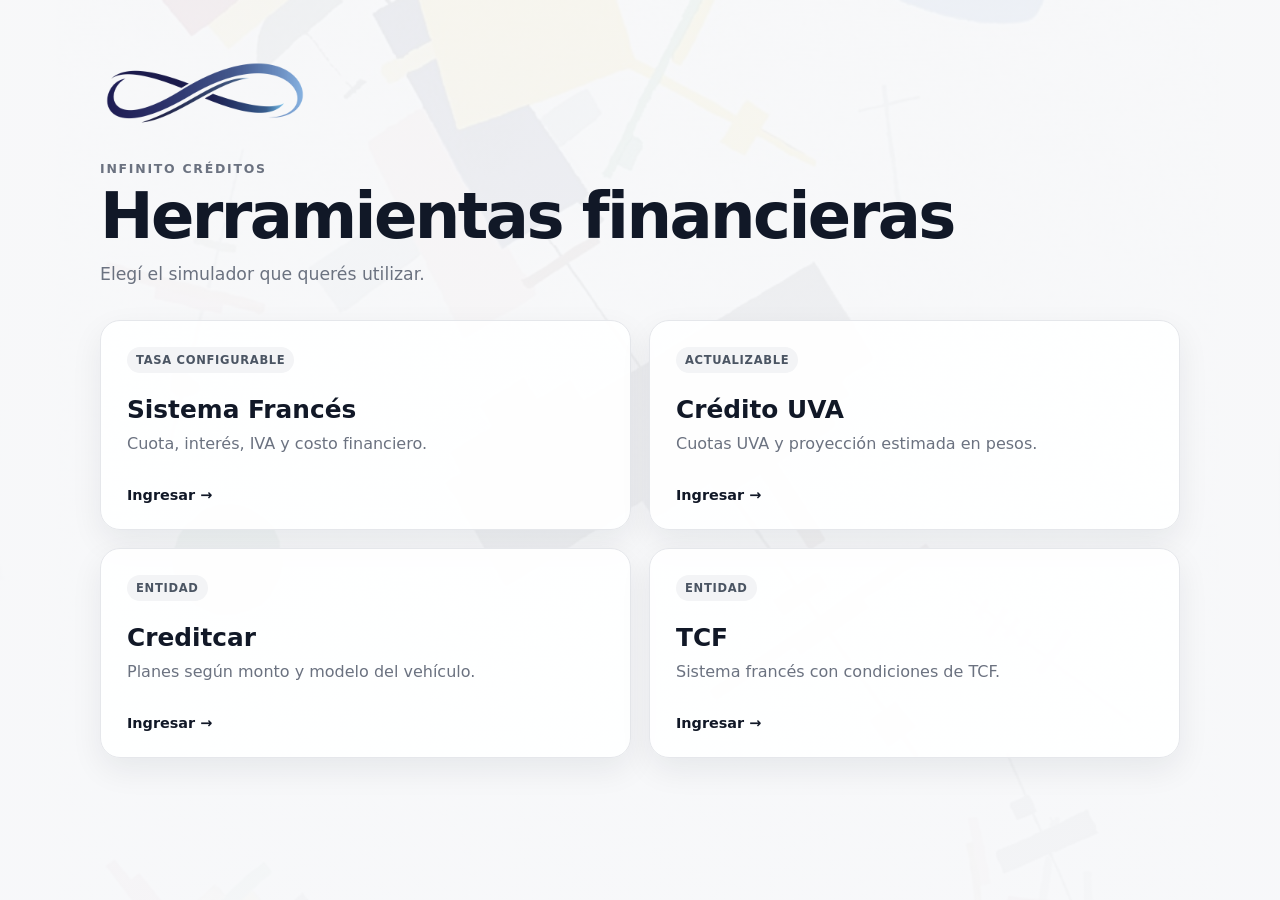
==== index.html @ dc4ca973 "Add files via upload" ====
<!DOCTYPE html>
<html lang="es">

<head>

    <meta charset="UTF-8">

    <meta name="viewport" content="width=device-width, initial-scale=1.0">
    <title>Simuladores | Infinito Créditos</title>

    <link rel="stylesheet" href="style.css">

</head>

<body>

    <main class="container">
        <img class="logo" src="./assets/logo-infinito.png" alt="Infinito Créditos">
        <p class="eyebrow">Infinito Créditos</p>
        <h1>Herramientas financieras</h1>
        <p class="intro">Elegí el simulador que querés utilizar.</p>

        <nav class="simulator-grid" aria-label="Simuladores disponibles">
            <a class="simulator-card" href="./frances/">
                <span class="card-tag">Tasa configurable</span>
                <strong>Sistema Francés</strong>
                <span>Cuota, interés, IVA y costo financiero.</span>
                <b>Ingresar →</b>
            </a>
            <a class="simulator-card" href="./uva/">
                <span class="card-tag">Actualizable</span>
                <strong>Crédito UVA</strong>
                <span>Cuotas UVA y proyección estimada en pesos.</span>
                <b>Ingresar →</b>
            </a>
            <a class="simulator-card" href="./creditcar/">
                <span class="card-tag">Entidad</span>
                <strong>Creditcar</strong>
                <span>Planes según monto y modelo del vehículo.</span>
                <b>Ingresar →</b>
            </a>
            <a class="simulator-card" href="./tcf/">
                <span class="card-tag">Entidad</span>
                <strong>TCF</strong>
                <span>Sistema francés con condiciones de TCF.</span>
                <b>Ingresar →</b>
            </a>
        </nav>
    </main>

</body>

</html>
---- style.css ----
:root { font-family: Inter, system-ui, -apple-system, "Segoe UI", sans-serif; color: #111827; }
* { box-sizing: border-box; }
body { margin: 0; min-height: 100vh; background: linear-gradient(rgba(247,248,250,.94), rgba(247,248,250,.98)), url("./assets/fondo.jpg") center/cover fixed; }
.container { width: min(1080px, calc(100% - 32px)); margin: 0 auto; padding: 56px 0 72px; }
.logo { display: block; width: min(210px, 52vw); margin-bottom: 36px; }
.eyebrow { margin: 0 0 8px; color: #6b7280; font-size: .78rem; font-weight: 800; letter-spacing: .14em; text-transform: uppercase; }
h1 { margin: 0; font-size: clamp(2.2rem, 6vw, 4rem); letter-spacing: -.04em; line-height: 1; }
.intro { margin: 16px 0 36px; color: #6b7280; font-size: 1.08rem; }
.simulator-grid { display: grid; grid-template-columns: repeat(2, minmax(0, 1fr)); gap: 18px; }
.simulator-card { display: flex; min-height: 210px; padding: 26px; flex-direction: column; color: inherit; text-decoration: none; background: rgba(255,255,255,.94); border: 1px solid #e5e7eb; border-radius: 20px; box-shadow: 0 12px 32px rgba(15,23,42,.07); transition: transform .2s ease, box-shadow .2s ease, border-color .2s ease; }
.simulator-card:hover { transform: translateY(-4px); border-color: #9ca3af; box-shadow: 0 18px 40px rgba(15,23,42,.12); }
.card-tag { align-self: flex-start; margin-bottom: 22px; padding: 6px 9px; color: #4b5563; background: #f3f4f6; border-radius: 999px; font-size: .72rem; font-weight: 800; letter-spacing: .06em; text-transform: uppercase; }
.simulator-card strong { margin-bottom: 8px; font-size: 1.55rem; }
.simulator-card > span:not(.card-tag) { color: #6b7280; line-height: 1.5; }
.simulator-card b { margin-top: auto; padding-top: 24px; font-size: .9rem; }
@media (max-width: 650px) { .container { padding-top: 32px; } .logo { margin-bottom: 28px; } .simulator-grid { grid-template-columns: 1fr; } .simulator-card { min-height: 190px; } }
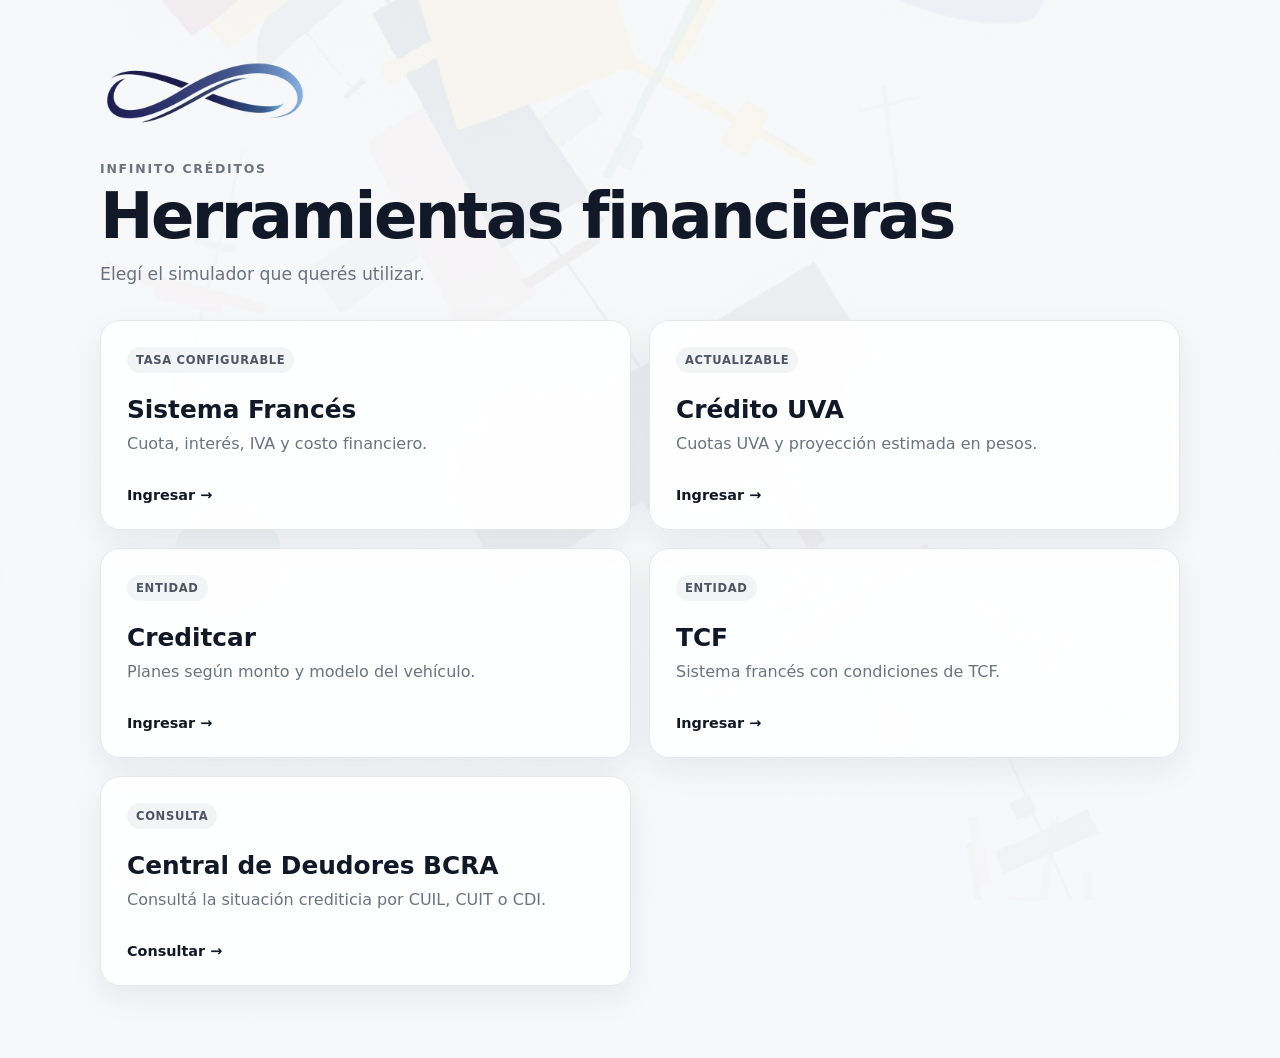
==== commit e3ab682f: "Agregar acceso independiente a BCRA" ====
--- a/index.html
+++ b/index.html
@@ -45,6 +45,12 @@
                 <span>Sistema francés con condiciones de TCF.</span>
                 <b>Ingresar →</b>
             </a>
+            <a class="simulator-card" href="./bcra/">
+                <span class="card-tag">Consulta</span>
+                <strong>Central de Deudores BCRA</strong>
+                <span>Consultá la situación crediticia por CUIL, CUIT o CDI.</span>
+                <b>Consultar →</b>
+            </a>
         </nav>
     </main>
 
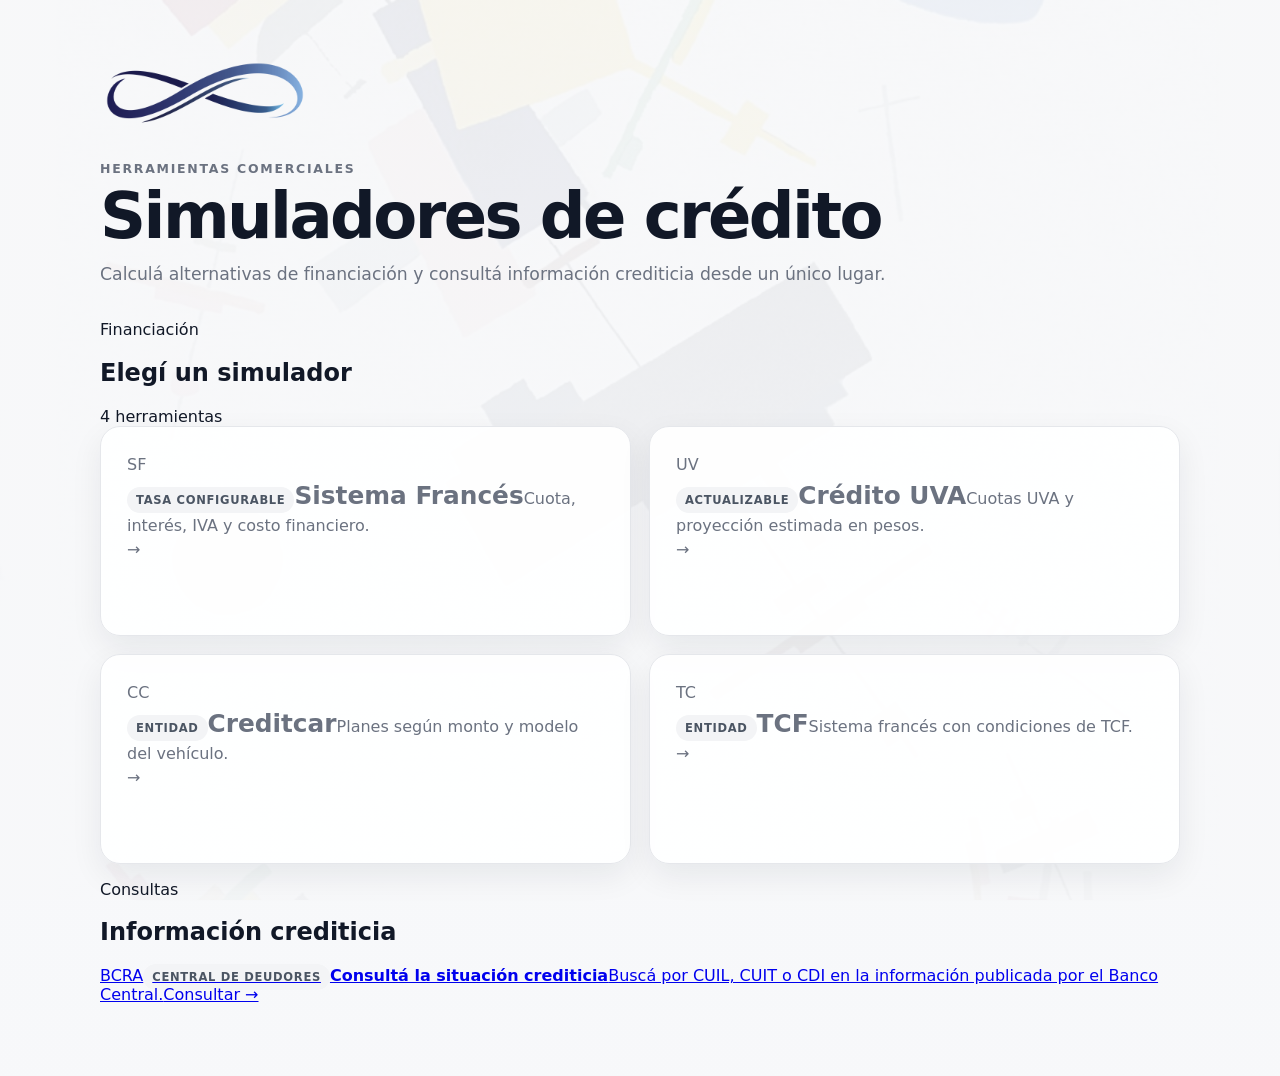
==== commit 29779412: "Rediseña la portada" ====
--- a/index.html
+++ b/index.html
@@ -1,59 +1,29 @@
 <!DOCTYPE html>
 <html lang="es">
-
 <head>
-
-    <meta charset="UTF-8">
-
-    <meta name="viewport" content="width=device-width, initial-scale=1.0">
-    <title>Simuladores | Infinito Créditos</title>
-
-    <link rel="stylesheet" href="style.css">
-
+  <meta charset="UTF-8"><meta name="viewport" content="width=device-width, initial-scale=1.0">
+  <meta name="description" content="Simuladores y herramientas financieras de Infinito Créditos.">
+  <title>Simuladores | Infinito Créditos</title><link rel="stylesheet" href="style.css">
 </head>
-
 <body>
-
-    <main class="container">
-        <img class="logo" src="./assets/logo-infinito.png" alt="Infinito Créditos">
-        <p class="eyebrow">Infinito Créditos</p>
-        <h1>Herramientas financieras</h1>
-        <p class="intro">Elegí el simulador que querés utilizar.</p>
-
-        <nav class="simulator-grid" aria-label="Simuladores disponibles">
-            <a class="simulator-card" href="./frances/">
-                <span class="card-tag">Tasa configurable</span>
-                <strong>Sistema Francés</strong>
-                <span>Cuota, interés, IVA y costo financiero.</span>
-                <b>Ingresar →</b>
-            </a>
-            <a class="simulator-card" href="./uva/">
-                <span class="card-tag">Actualizable</span>
-                <strong>Crédito UVA</strong>
-                <span>Cuotas UVA y proyección estimada en pesos.</span>
-                <b>Ingresar →</b>
-            </a>
-            <a class="simulator-card" href="./creditcar/">
-                <span class="card-tag">Entidad</span>
-                <strong>Creditcar</strong>
-                <span>Planes según monto y modelo del vehículo.</span>
-                <b>Ingresar →</b>
-            </a>
-            <a class="simulator-card" href="./tcf/">
-                <span class="card-tag">Entidad</span>
-                <strong>TCF</strong>
-                <span>Sistema francés con condiciones de TCF.</span>
-                <b>Ingresar →</b>
-            </a>
-            <a class="simulator-card" href="./bcra/">
-                <span class="card-tag">Consulta</span>
-                <strong>Central de Deudores BCRA</strong>
-                <span>Consultá la situación crediticia por CUIL, CUIT o CDI.</span>
-                <b>Consultar →</b>
-            </a>
-        </nav>
-    </main>
-
-</body>
-
-</html>
+<main class="container">
+  <header class="hero">
+    <div class="brand"><img class="logo" src="./assets/logo-infinito.png" alt="Infinito Créditos"></div>
+    <div><p class="eyebrow">Herramientas comerciales</p><h1>Simuladores de crédito</h1>
+    <p class="intro">Calculá alternativas de financiación y consultá información crediticia desde un único lugar.</p></div>
+  </header>
+  <section aria-labelledby="simuladores-title">
+    <div class="section-heading"><div><p class="section-kicker">Financiación</p><h2 id="simuladores-title">Elegí un simulador</h2></div><span class="tool-count">4 herramientas</span></div>
+    <nav class="simulator-grid" aria-label="Simuladores disponibles">
+      <a class="simulator-card" href="./frances/"><span class="card-icon">SF</span><span class="card-copy"><span class="card-tag">Tasa configurable</span><strong>Sistema Francés</strong><span>Cuota, interés, IVA y costo financiero.</span></span><span class="card-arrow">→</span></a>
+      <a class="simulator-card" href="./uva/"><span class="card-icon">UV</span><span class="card-copy"><span class="card-tag">Actualizable</span><strong>Crédito UVA</strong><span>Cuotas UVA y proyección estimada en pesos.</span></span><span class="card-arrow">→</span></a>
+      <a class="simulator-card" href="./creditcar/"><span class="card-icon">CC</span><span class="card-copy"><span class="card-tag">Entidad</span><strong>Creditcar</strong><span>Planes según monto y modelo del vehículo.</span></span><span class="card-arrow">→</span></a>
+      <a class="simulator-card" href="./tcf/"><span class="card-icon">TC</span><span class="card-copy"><span class="card-tag">Entidad</span><strong>TCF</strong><span>Sistema francés con condiciones de TCF.</span></span><span class="card-arrow">→</span></a>
+    </nav>
+  </section>
+  <section class="consult-section" aria-labelledby="consultas-title">
+    <div class="section-heading"><div><p class="section-kicker">Consultas</p><h2 id="consultas-title">Información crediticia</h2></div></div>
+    <a class="bcra-card" href="./bcra/"><span class="bcra-mark">BCRA</span><span class="bcra-copy"><span class="card-tag">Central de Deudores</span><strong>Consultá la situación crediticia</strong><span>Buscá por CUIL, CUIT o CDI en la información publicada por el Banco Central.</span></span><span class="bcra-action">Consultar →</span></a>
+  </section>
+</main>
+</body></html>
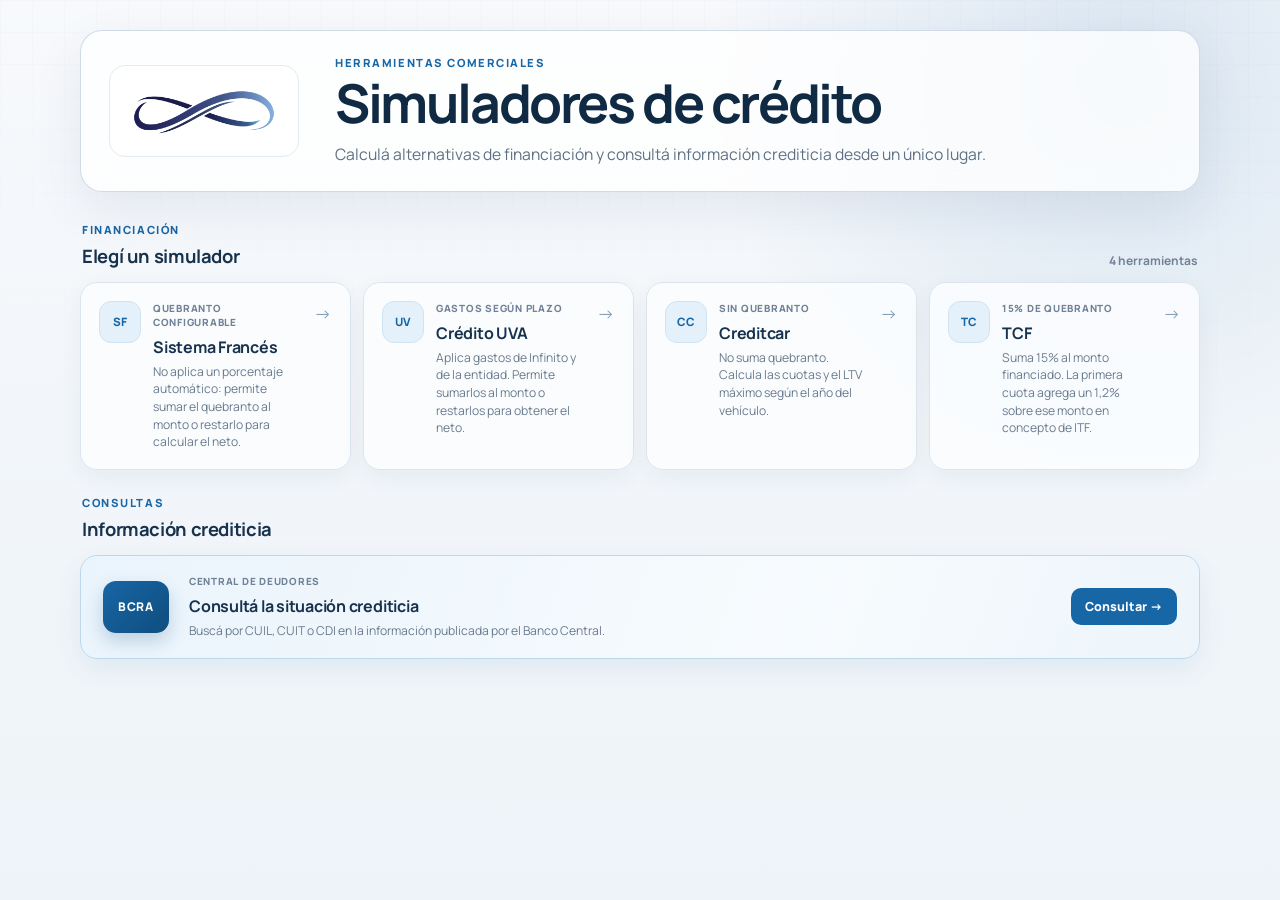
==== commit e2fdb7e4: "Agrega reglas de cada simulador en las tarjetas" ====
--- a/index.html
+++ b/index.html
@@ -15,10 +15,10 @@
   <section aria-labelledby="simuladores-title">
     <div class="section-heading"><div><p class="section-kicker">Financiación</p><h2 id="simuladores-title">Elegí un simulador</h2></div><span class="tool-count">4 herramientas</span></div>
     <nav class="simulator-grid" aria-label="Simuladores disponibles">
-      <a class="simulator-card" href="./frances/"><span class="card-icon">SF</span><span class="card-copy"><span class="card-tag">Tasa configurable</span><strong>Sistema Francés</strong><span>Cuota, interés, IVA y costo financiero.</span></span><span class="card-arrow">→</span></a>
-      <a class="simulator-card" href="./uva/"><span class="card-icon">UV</span><span class="card-copy"><span class="card-tag">Actualizable</span><strong>Crédito UVA</strong><span>Cuotas UVA y proyección estimada en pesos.</span></span><span class="card-arrow">→</span></a>
-      <a class="simulator-card" href="./creditcar/"><span class="card-icon">CC</span><span class="card-copy"><span class="card-tag">Entidad</span><strong>Creditcar</strong><span>Planes según monto y modelo del vehículo.</span></span><span class="card-arrow">→</span></a>
-      <a class="simulator-card" href="./tcf/"><span class="card-icon">TC</span><span class="card-copy"><span class="card-tag">Entidad</span><strong>TCF</strong><span>Sistema francés con condiciones de TCF.</span></span><span class="card-arrow">→</span></a>
+      <a class="simulator-card" href="./frances/"><span class="card-icon">SF</span><span class="card-copy"><span class="card-tag">Quebranto configurable</span><strong>Sistema Francés</strong><span>No aplica un porcentaje automático: permite sumar el quebranto al monto o restarlo para calcular el neto.</span></span><span class="card-arrow">→</span></a>
+      <a class="simulator-card" href="./uva/"><span class="card-icon">UV</span><span class="card-copy"><span class="card-tag">Gastos según plazo</span><strong>Crédito UVA</strong><span>Aplica gastos de Infinito y de la entidad. Permite sumarlos al monto o restarlos para obtener el neto.</span></span><span class="card-arrow">→</span></a>
+      <a class="simulator-card" href="./creditcar/"><span class="card-icon">CC</span><span class="card-copy"><span class="card-tag">Sin quebranto</span><strong>Creditcar</strong><span>No suma quebranto. Calcula las cuotas y el LTV máximo según el año del vehículo.</span></span><span class="card-arrow">→</span></a>
+      <a class="simulator-card" href="./tcf/"><span class="card-icon">TC</span><span class="card-copy"><span class="card-tag">15% de quebranto</span><strong>TCF</strong><span>Suma 15% al monto financiado. La primera cuota agrega un 1,2% sobre ese monto en concepto de ITF.</span></span><span class="card-arrow">→</span></a>
     </nav>
   </section>
   <section class="consult-section" aria-labelledby="consultas-title">
--- a/style.css
+++ b/style.css
@@ -1,16 +1,2 @@
-:root { font-family: Inter, system-ui, -apple-system, "Segoe UI", sans-serif; color: #111827; }
-* { box-sizing: border-box; }
-body { margin: 0; min-height: 100vh; background: linear-gradient(rgba(247,248,250,.94), rgba(247,248,250,.98)), url("./assets/fondo.jpg") center/cover fixed; }
-.container { width: min(1080px, calc(100% - 32px)); margin: 0 auto; padding: 56px 0 72px; }
-.logo { display: block; width: min(210px, 52vw); margin-bottom: 36px; }
-.eyebrow { margin: 0 0 8px; color: #6b7280; font-size: .78rem; font-weight: 800; letter-spacing: .14em; text-transform: uppercase; }
-h1 { margin: 0; font-size: clamp(2.2rem, 6vw, 4rem); letter-spacing: -.04em; line-height: 1; }
-.intro { margin: 16px 0 36px; color: #6b7280; font-size: 1.08rem; }
-.simulator-grid { display: grid; grid-template-columns: repeat(2, minmax(0, 1fr)); gap: 18px; }
-.simulator-card { display: flex; min-height: 210px; padding: 26px; flex-direction: column; color: inherit; text-decoration: none; background: rgba(255,255,255,.94); border: 1px solid #e5e7eb; border-radius: 20px; box-shadow: 0 12px 32px rgba(15,23,42,.07); transition: transform .2s ease, box-shadow .2s ease, border-color .2s ease; }
-.simulator-card:hover { transform: translateY(-4px); border-color: #9ca3af; box-shadow: 0 18px 40px rgba(15,23,42,.12); }
-.card-tag { align-self: flex-start; margin-bottom: 22px; padding: 6px 9px; color: #4b5563; background: #f3f4f6; border-radius: 999px; font-size: .72rem; font-weight: 800; letter-spacing: .06em; text-transform: uppercase; }
-.simulator-card strong { margin-bottom: 8px; font-size: 1.55rem; }
-.simulator-card > span:not(.card-tag) { color: #6b7280; line-height: 1.5; }
-.simulator-card b { margin-top: auto; padding-top: 24px; font-size: .9rem; }
-@media (max-width: 650px) { .container { padding-top: 32px; } .logo { margin-bottom: 28px; } .simulator-grid { grid-template-columns: 1fr; } .simulator-card { min-height: 190px; } }
+@import url("https://fonts.googleapis.com/css2?family=Manrope:wght@400;500;600;700;800&display=swap");
+:root{font-family:"Manrope",system-ui,-apple-system,"Segoe UI",sans-serif;color:#122033;background:#eef3f8;font-synthesis:none}*{box-sizing:border-box}body{margin:0;min-height:100vh;background:radial-gradient(circle at 88% 8%,rgba(22,101,170,.13),transparent 30%),linear-gradient(180deg,#f7f9fc 0%,#edf3f8 100%)}body:before{content:"";position:fixed;inset:0;pointer-events:none;opacity:.38;background-image:linear-gradient(rgba(16,71,122,.035) 1px,transparent 1px),linear-gradient(90deg,rgba(16,71,122,.035) 1px,transparent 1px);background-size:32px 32px;mask-image:linear-gradient(to bottom,#000,transparent 58%)}.container{position:relative;width:min(1120px,calc(100% - 40px));margin:0 auto;padding:30px 0 46px}.hero{display:grid;grid-template-columns:190px 1fr;align-items:center;gap:36px;margin-bottom:30px;padding:24px 28px;background:rgba(255,255,255,.78);border:1px solid rgba(193,207,222,.75);border-radius:22px;box-shadow:0 18px 50px rgba(23,56,87,.08);backdrop-filter:blur(14px)}.brand{display:grid;place-items:center;min-height:92px;padding:18px;background:#fff;border:1px solid #e3eaf1;border-radius:16px}.logo{display:block;width:100%;max-width:150px;height:auto}.eyebrow,.section-kicker{margin:0 0 6px;color:#1766a6;font-size:.7rem;font-weight:800;letter-spacing:.14em;text-transform:uppercase}h1{margin:0;color:#102a43;font-size:clamp(2rem,4.3vw,3.35rem);letter-spacing:-.045em;line-height:1.02}.intro{max-width:670px;margin:11px 0 0;color:#5e7084;font-size:.98rem;line-height:1.6}.section-heading{display:flex;align-items:end;justify-content:space-between;gap:20px;margin:0 2px 13px}.section-heading h2{margin:0;color:#17324d;font-size:1.15rem;letter-spacing:-.02em}.tool-count{color:#718196;font-size:.75rem;font-weight:700}.simulator-grid{display:grid;grid-template-columns:repeat(4,minmax(0,1fr));gap:12px}.simulator-card{display:grid;grid-template-columns:42px 1fr auto;align-items:start;gap:12px;min-width:0;min-height:142px;padding:18px;color:inherit;text-decoration:none;background:rgba(250,252,254,.94);border:1px solid #dce5ee;border-radius:17px;box-shadow:0 8px 24px rgba(21,56,87,.055);transition:.2s}.simulator-card:hover{transform:translateY(-3px);background:#fff;border-color:#8fb9db;box-shadow:0 14px 32px rgba(19,77,126,.12)}.card-icon{display:grid;place-items:center;width:42px;height:42px;color:#1766a6;background:#e5f1fa;border:1px solid #cfe3f3;border-radius:12px;font-size:.72rem;font-weight:800}.card-copy{display:flex;min-width:0;flex-direction:column}.card-tag{align-self:flex-start;margin-bottom:7px;color:#718196;font-size:.62rem;font-weight:800;letter-spacing:.075em;text-transform:uppercase}.card-copy strong,.bcra-copy strong{color:#17324d;font-size:1rem;letter-spacing:-.015em}.card-copy>span:last-child,.bcra-copy>span:last-child{margin-top:5px;color:#6a7b8e;font-size:.76rem;line-height:1.45}.card-arrow{color:#8aa0b5;font-size:1.1rem;transition:.2s}.simulator-card:hover .card-arrow{color:#1766a6;transform:translateX(3px)}.consult-section{margin-top:25px}.bcra-card{display:grid;grid-template-columns:auto 1fr auto;align-items:center;gap:20px;padding:18px 22px;color:inherit;text-decoration:none;background:linear-gradient(110deg,#eaf4fc,#f7fbfe 65%,#edf5fb);border:1px solid #bdd8ec;border-radius:17px;box-shadow:0 9px 28px rgba(19,77,126,.075);transition:.2s}.bcra-card:hover{transform:translateY(-2px);border-color:#75abd2;box-shadow:0 14px 34px rgba(19,77,126,.13)}.bcra-mark{display:grid;place-items:center;width:66px;height:52px;color:#fff;background:linear-gradient(135deg,#1766a6,#0f4d7d);border-radius:13px;box-shadow:0 8px 18px rgba(15,77,125,.22);font-size:.75rem;font-weight:800;letter-spacing:.05em}.bcra-copy{display:flex;flex-direction:column}.bcra-action{padding:10px 14px;color:#fff;background:#1766a6;border-radius:10px;font-size:.78rem;font-weight:800}@media(max-width:940px){.simulator-grid{grid-template-columns:repeat(2,minmax(0,1fr))}}@media(max-width:680px){.container{width:min(100% - 24px,1120px);padding-top:14px}.hero{grid-template-columns:1fr;gap:16px;padding:18px}.brand{justify-self:start;width:164px;min-height:72px;padding:13px}.simulator-grid{grid-template-columns:1fr}.simulator-card{min-height:124px}.bcra-card{grid-template-columns:auto 1fr;gap:14px;padding:17px}.bcra-action{grid-column:1/-1;text-align:center}}@media(prefers-reduced-motion:reduce){*{transition:none!important}}
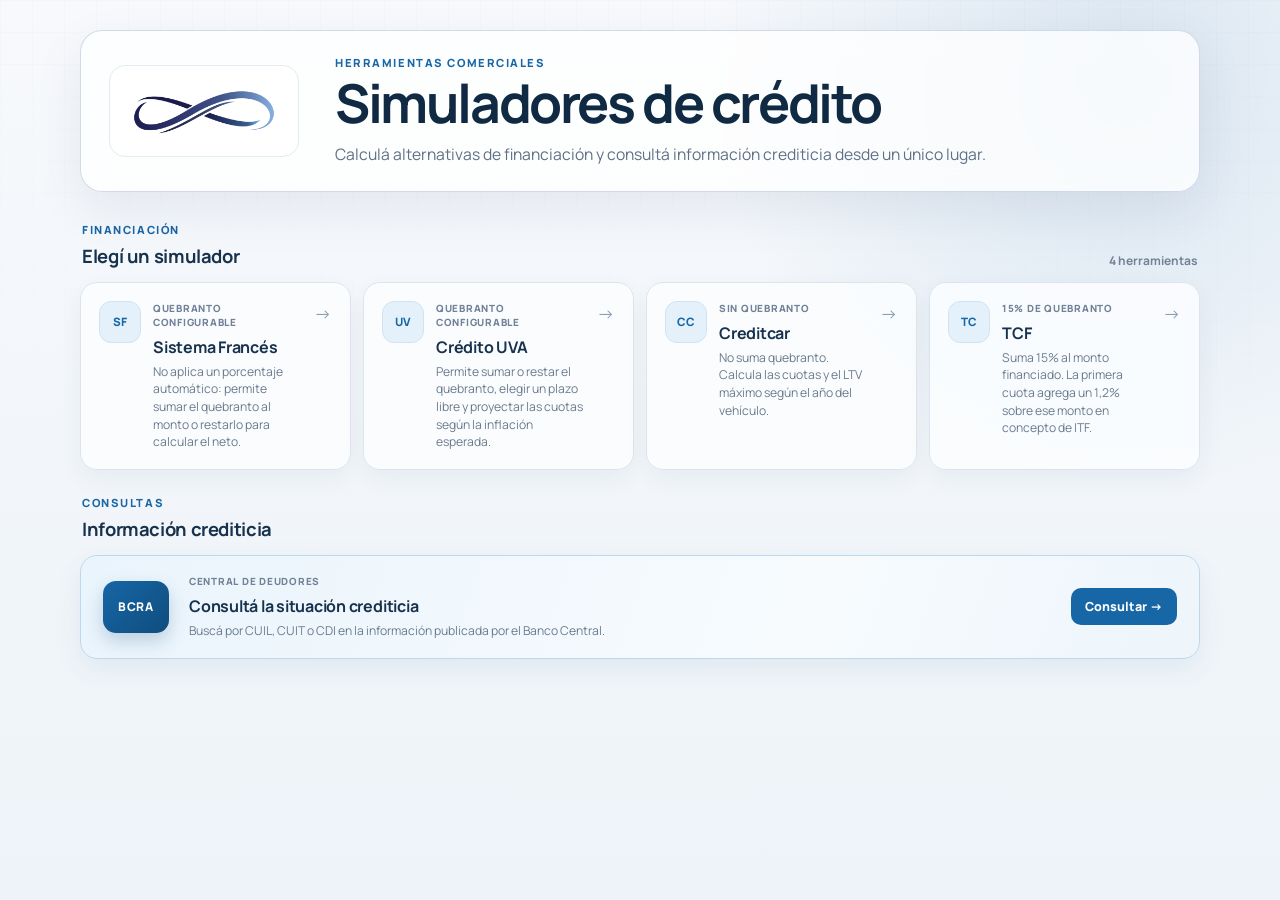
==== commit 4eda8e69: "Actualiza descripción del simulador UVA" ====
--- a/index.html
+++ b/index.html
@@ -16,7 +16,7 @@
     <div class="section-heading"><div><p class="section-kicker">Financiación</p><h2 id="simuladores-title">Elegí un simulador</h2></div><span class="tool-count">4 herramientas</span></div>
     <nav class="simulator-grid" aria-label="Simuladores disponibles">
       <a class="simulator-card" href="./frances/"><span class="card-icon">SF</span><span class="card-copy"><span class="card-tag">Quebranto configurable</span><strong>Sistema Francés</strong><span>No aplica un porcentaje automático: permite sumar el quebranto al monto o restarlo para calcular el neto.</span></span><span class="card-arrow">→</span></a>
-      <a class="simulator-card" href="./uva/"><span class="card-icon">UV</span><span class="card-copy"><span class="card-tag">Gastos según plazo</span><strong>Crédito UVA</strong><span>Aplica gastos de Infinito y de la entidad. Permite sumarlos al monto o restarlos para obtener el neto.</span></span><span class="card-arrow">→</span></a>
+      <a class="simulator-card" href="./uva/"><span class="card-icon">UV</span><span class="card-copy"><span class="card-tag">Quebranto configurable</span><strong>Crédito UVA</strong><span>Permite sumar o restar el quebranto, elegir un plazo libre y proyectar las cuotas según la inflación esperada.</span></span><span class="card-arrow">→</span></a>
       <a class="simulator-card" href="./creditcar/"><span class="card-icon">CC</span><span class="card-copy"><span class="card-tag">Sin quebranto</span><strong>Creditcar</strong><span>No suma quebranto. Calcula las cuotas y el LTV máximo según el año del vehículo.</span></span><span class="card-arrow">→</span></a>
       <a class="simulator-card" href="./tcf/"><span class="card-icon">TC</span><span class="card-copy"><span class="card-tag">15% de quebranto</span><strong>TCF</strong><span>Suma 15% al monto financiado. La primera cuota agrega un 1,2% sobre ese monto en concepto de ITF.</span></span><span class="card-arrow">→</span></a>
     </nav>
@@ -26,4 +26,4 @@
     <a class="bcra-card" href="./bcra/"><span class="bcra-mark">BCRA</span><span class="bcra-copy"><span class="card-tag">Central de Deudores</span><strong>Consultá la situación crediticia</strong><span>Buscá por CUIL, CUIT o CDI en la información publicada por el Banco Central.</span></span><span class="bcra-action">Consultar →</span></a>
   </section>
 </main>
-</body></html>+</body></html>
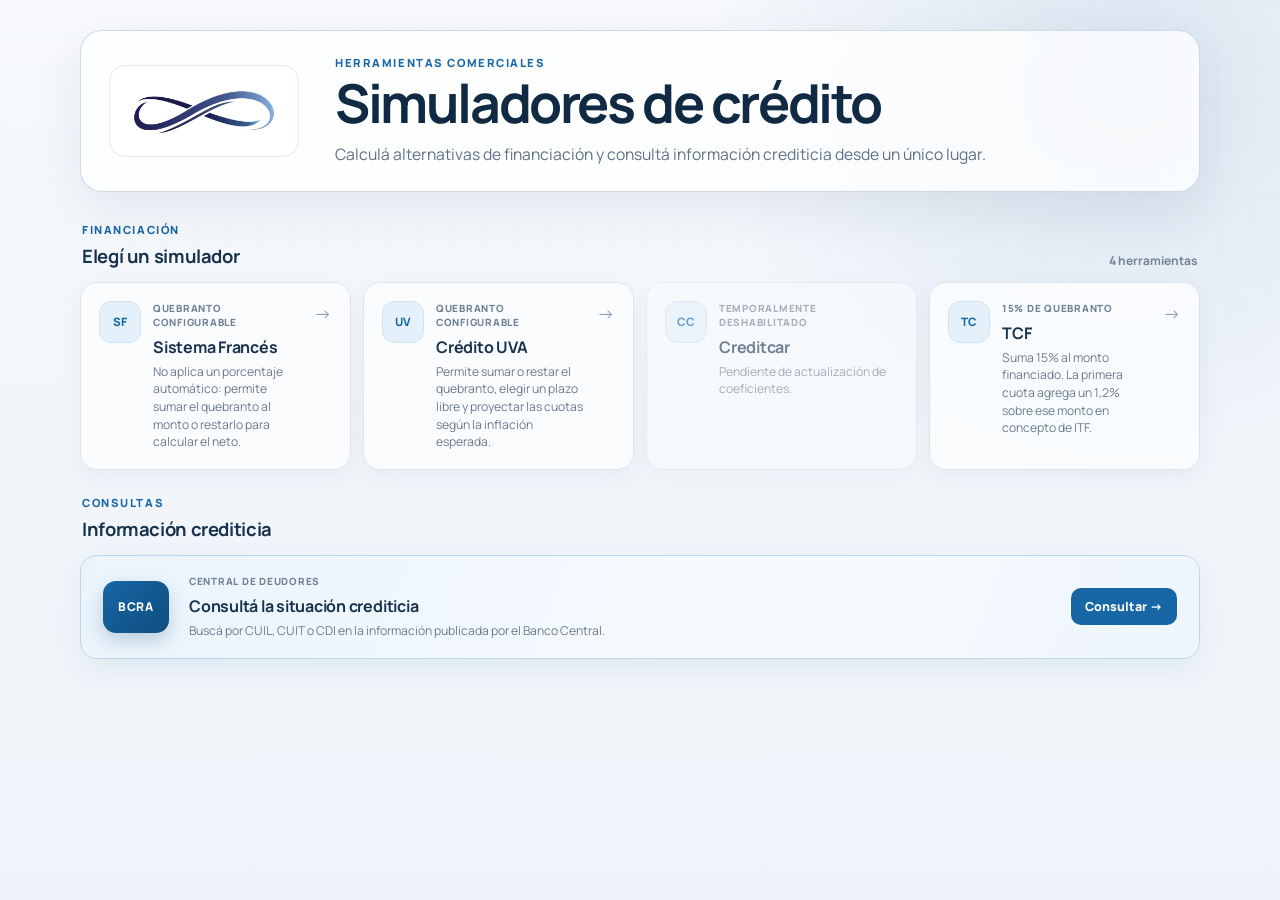
==== commit 744d3c1d: "Marcar solo Creditcar como temporalmente deshabilitado en el inicio" ====
--- a/index.html
+++ b/index.html
@@ -17,7 +17,7 @@
     <nav class="simulator-grid" aria-label="Simuladores disponibles">
       <a class="simulator-card" href="./frances/"><span class="card-icon">SF</span><span class="card-copy"><span class="card-tag">Quebranto configurable</span><strong>Sistema Francés</strong><span>No aplica un porcentaje automático: permite sumar el quebranto al monto o restarlo para calcular el neto.</span></span><span class="card-arrow">→</span></a>
       <a class="simulator-card" href="./uva/"><span class="card-icon">UV</span><span class="card-copy"><span class="card-tag">Quebranto configurable</span><strong>Crédito UVA</strong><span>Permite sumar o restar el quebranto, elegir un plazo libre y proyectar las cuotas según la inflación esperada.</span></span><span class="card-arrow">→</span></a>
-      <a class="simulator-card" href="./creditcar/"><span class="card-icon">CC</span><span class="card-copy"><span class="card-tag">Sin quebranto</span><strong>Creditcar</strong><span>No suma quebranto. Calcula las cuotas y el LTV máximo según el año del vehículo.</span></span><span class="card-arrow">→</span></a>
+      <div class="simulator-card" role="link" aria-disabled="true" style="opacity:.6;cursor:not-allowed"><span class="card-icon">CC</span><span class="card-copy"><span class="card-tag">Temporalmente deshabilitado</span><strong>Creditcar</strong><span>Pendiente de actualización de coeficientes.</span></span></div>
       <a class="simulator-card" href="./tcf/"><span class="card-icon">TC</span><span class="card-copy"><span class="card-tag">15% de quebranto</span><strong>TCF</strong><span>Suma 15% al monto financiado. La primera cuota agrega un 1,2% sobre ese monto en concepto de ITF.</span></span><span class="card-arrow">→</span></a>
     </nav>
   </section>
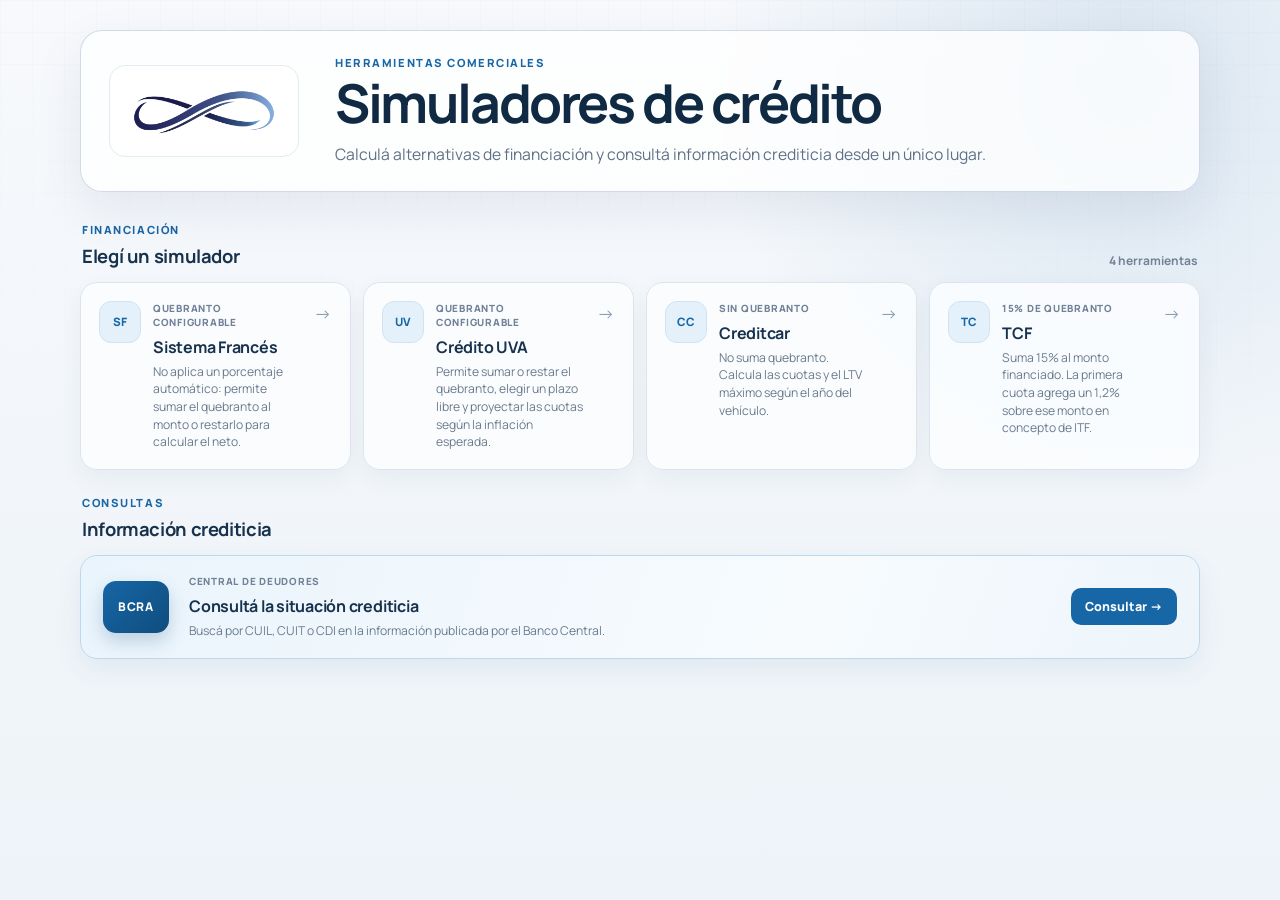
==== commit af9d8809: "Volver a habilitar la opción Creditcar en el menú" ====
--- a/index.html
+++ b/index.html
@@ -17,7 +17,7 @@
     <nav class="simulator-grid" aria-label="Simuladores disponibles">
       <a class="simulator-card" href="./frances/"><span class="card-icon">SF</span><span class="card-copy"><span class="card-tag">Quebranto configurable</span><strong>Sistema Francés</strong><span>No aplica un porcentaje automático: permite sumar el quebranto al monto o restarlo para calcular el neto.</span></span><span class="card-arrow">→</span></a>
       <a class="simulator-card" href="./uva/"><span class="card-icon">UV</span><span class="card-copy"><span class="card-tag">Quebranto configurable</span><strong>Crédito UVA</strong><span>Permite sumar o restar el quebranto, elegir un plazo libre y proyectar las cuotas según la inflación esperada.</span></span><span class="card-arrow">→</span></a>
-      <div class="simulator-card" role="link" aria-disabled="true" style="opacity:.6;cursor:not-allowed"><span class="card-icon">CC</span><span class="card-copy"><span class="card-tag">Temporalmente deshabilitado</span><strong>Creditcar</strong><span>Pendiente de actualización de coeficientes.</span></span></div>
+      <a class="simulator-card" href="./creditcar/"><span class="card-icon">CC</span><span class="card-copy"><span class="card-tag">Sin quebranto</span><strong>Creditcar</strong><span>No suma quebranto. Calcula las cuotas y el LTV máximo según el año del vehículo.</span></span><span class="card-arrow">→</span></a>
       <a class="simulator-card" href="./tcf/"><span class="card-icon">TC</span><span class="card-copy"><span class="card-tag">15% de quebranto</span><strong>TCF</strong><span>Suma 15% al monto financiado. La primera cuota agrega un 1,2% sobre ese monto en concepto de ITF.</span></span><span class="card-arrow">→</span></a>
     </nav>
   </section>
